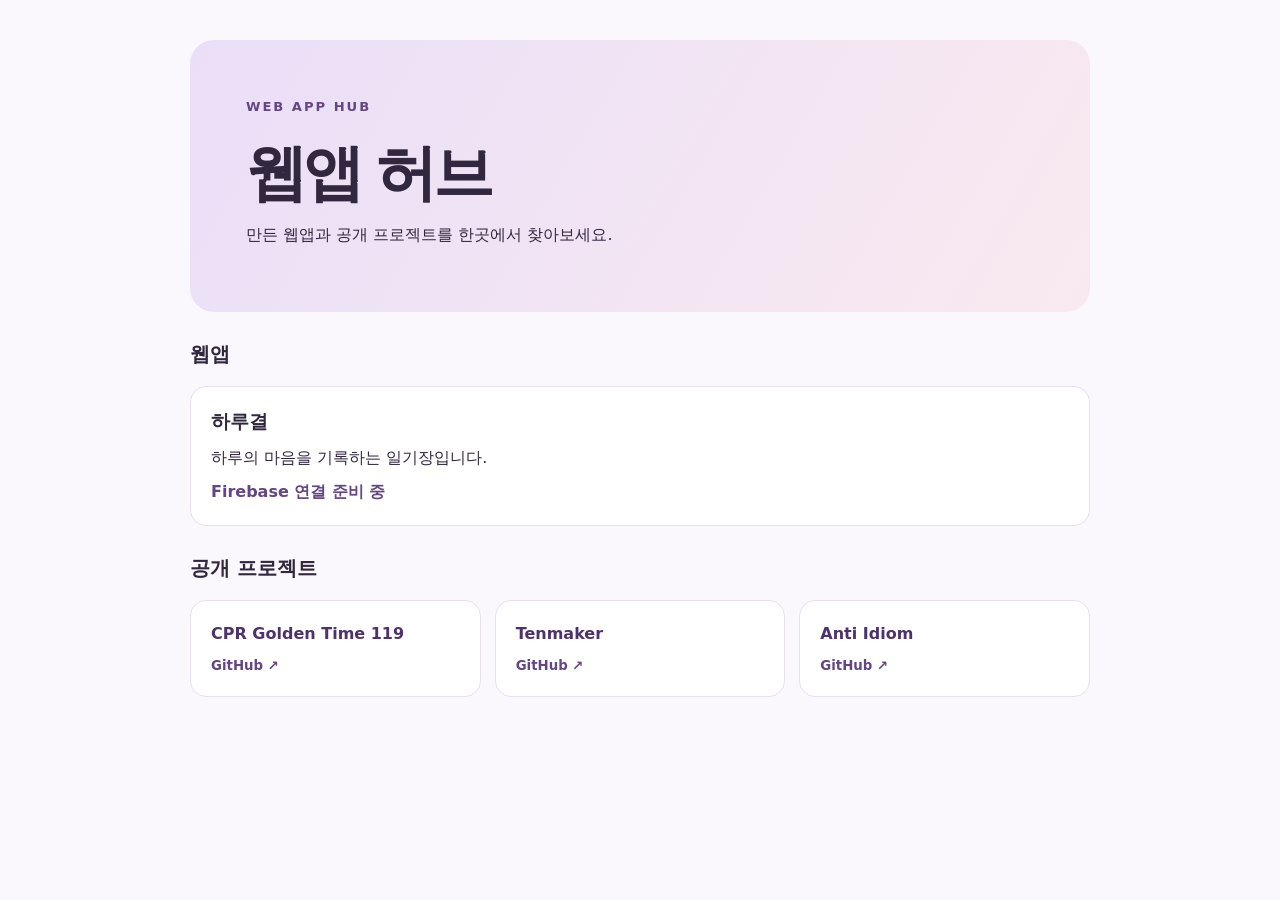
==== index.html @ ba09a207 "Create web app hub" ====
<!doctype html>
<html lang="ko">
<head>
  <meta charset="utf-8">
  <meta name="viewport" content="width=device-width, initial-scale=1">
  <meta http-equiv="Content-Security-Policy" content="default-src 'none'; style-src 'self'; base-uri 'none'; form-action 'none'">
  <title>웹앱 허브</title>
  <link rel="stylesheet" href="./style.css">
</head>
<body>
  <main>
    <header><p class="tag">WEB APP HUB</p><h1>웹앱 허브</h1><p>만든 웹앱과 공개 프로젝트를 한곳에서 찾아보세요.</p></header>
    <section aria-labelledby="apps">
      <h2 id="apps">웹앱</h2>
      <article class="diary"><h3>하루결</h3><p>하루의 마음을 기록하는 일기장입니다.</p><span>Firebase 연결 준비 중</span></article>
    </section>
    <section aria-labelledby="projects">
      <h2 id="projects">공개 프로젝트</h2>
      <div class="grid">
        <a href="https://github.com/ttoing9494-alt/cpr-golden-time-119">CPR Golden Time 119 <small>GitHub ↗</small></a>
        <a href="https://github.com/ttoing9494-alt/tenmaker">Tenmaker <small>GitHub ↗</small></a>
        <a href="https://github.com/ttoing9494-alt/anti-idiom">Anti Idiom <small>GitHub ↗</small></a>
      </div>
    </section>
  </main>
</body>
</html>
---- style.css ----
* { box-sizing: border-box; }
body { margin: 0; font: 16px/1.6 system-ui, "Malgun Gothic", sans-serif; color: #31283f; background: #faf8fc; }
main { width: min(900px, calc(100% - 36px)); margin: 40px auto; }
header { padding: clamp(24px, 6vw, 56px); border-radius: 24px; background: linear-gradient(120deg, #eadff8, #f9e9ef); }
h1 { margin: 0; font-size: clamp(2rem, 6vw, 3.8rem); letter-spacing: -.07em; }
h2 { font-size: 1.25rem; }
h3, p { margin: 0 0 8px; }
.tag, small, .diary span { color: #634683; font-weight: 700; }
.tag { font-size: .82rem; letter-spacing: .15em; }
section { margin-block: 26px; }
.grid { display: grid; grid-template-columns: repeat(auto-fit, minmax(min(100%, 230px), 1fr)); gap: 14px; }
.diary, .grid a { border: 1px solid #e8dfee; border-radius: 16px; background: #fff; padding: 20px; }
a { color: #4e326d; }
.grid a { display: flex; flex-direction: column; gap: 8px; text-decoration: none; font-weight: 700; }
.grid a:hover { background: #f2eafa; }
a:focus-visible { outline: 3px solid #634683; outline-offset: 3px; }
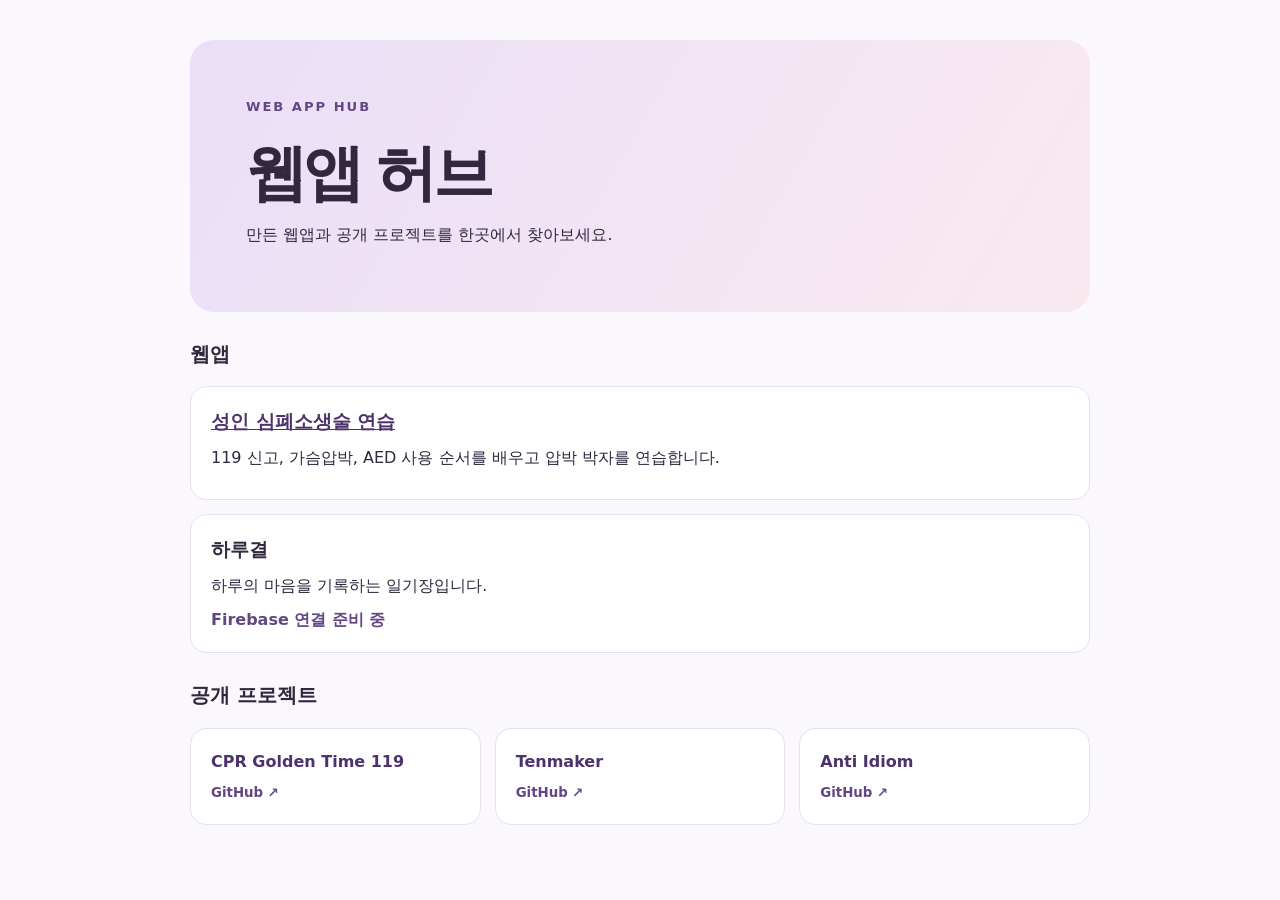
==== commit 1a1815fc: "Add adult CPR practice app" ====
--- a/index.html
+++ b/index.html
@@ -12,7 +12,7 @@
     <header><p class="tag">WEB APP HUB</p><h1>웹앱 허브</h1><p>만든 웹앱과 공개 프로젝트를 한곳에서 찾아보세요.</p></header>
     <section aria-labelledby="apps">
       <h2 id="apps">웹앱</h2>
-      <article class="diary"><h3>하루결</h3><p>하루의 마음을 기록하는 일기장입니다.</p><span>Firebase 연결 준비 중</span></article>
+      <article class="diary"><h3><a href="./cpr/">성인 심폐소생술 연습</a></h3><p>119 신고, 가슴압박, AED 사용 순서를 배우고 압박 박자를 연습합니다.</p></article><article class="diary"><h3>하루결</h3><p>하루의 마음을 기록하는 일기장입니다.</p><span>Firebase 연결 준비 중</span></article>
     </section>
     <section aria-labelledby="projects">
       <h2 id="projects">공개 프로젝트</h2>
--- a/style.css
+++ b/style.css
@@ -14,3 +14,8 @@
 .grid a { display: flex; flex-direction: column; gap: 8px; text-decoration: none; font-weight: 700; }
 .grid a:hover { background: #f2eafa; }
 a:focus-visible { outline: 3px solid #634683; outline-offset: 3px; }
+.diary + .diary { margin-top: 14px; }
+li + li { margin-top: 8px; }
+output { font-size: 2rem; font-weight: 750; font-variant-numeric: tabular-nums; }
+button { min-height: 44px; border: 0; border-radius: 10px; padding: 8px 16px; background: #634683; color: white; font: inherit; cursor: pointer; }
+button:focus-visible { outline: 3px solid #634683; outline-offset: 3px; }
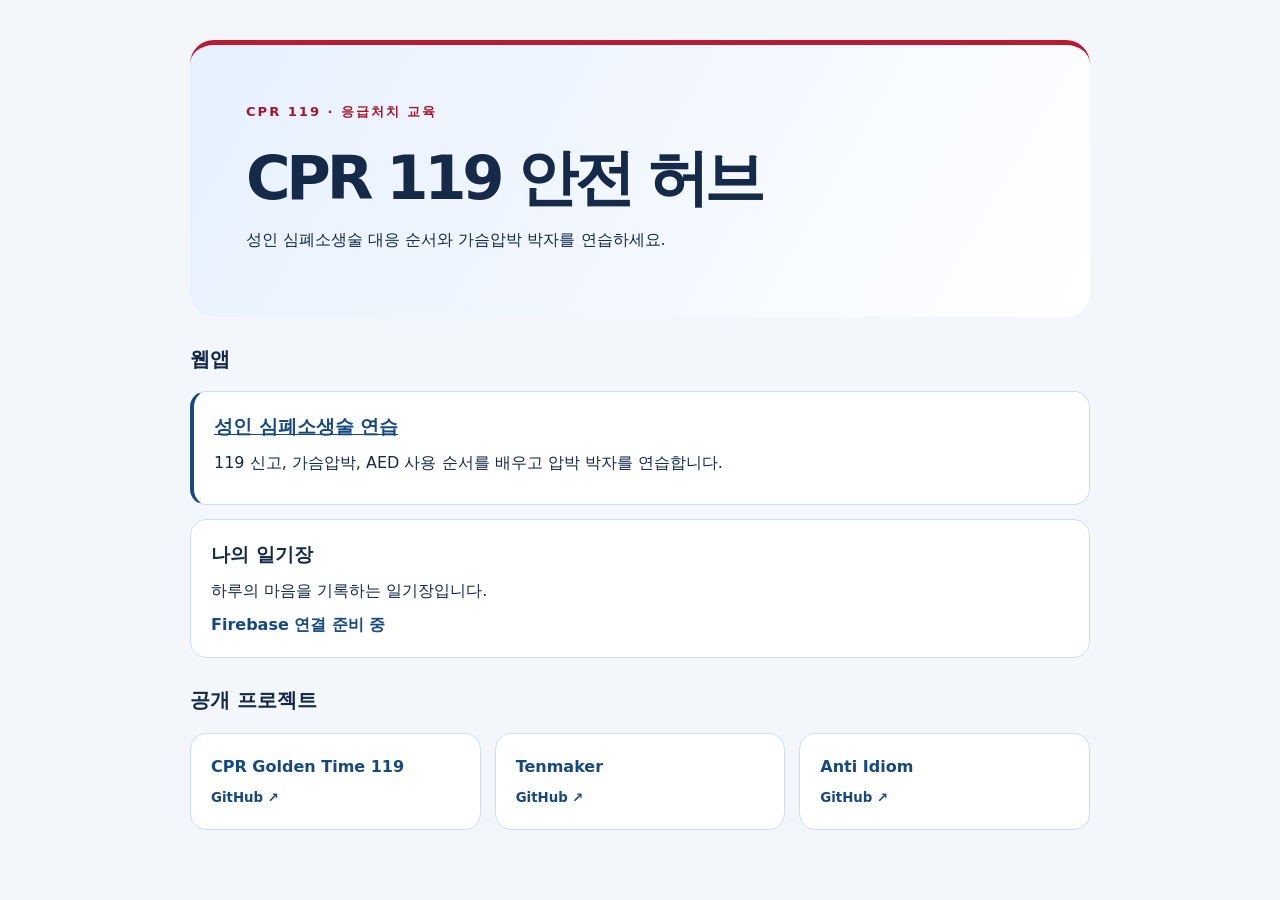
==== commit eaef2373: "Rebrand hub around CPR 119" ====
--- a/index.html
+++ b/index.html
@@ -4,15 +4,15 @@
   <meta charset="utf-8">
   <meta name="viewport" content="width=device-width, initial-scale=1">
   <meta http-equiv="Content-Security-Policy" content="default-src 'none'; style-src 'self'; base-uri 'none'; form-action 'none'">
-  <title>웹앱 허브</title>
+  <title>CPR 119 안전 허브</title>
   <link rel="stylesheet" href="./style.css">
 </head>
 <body>
   <main>
-    <header><p class="tag">WEB APP HUB</p><h1>웹앱 허브</h1><p>만든 웹앱과 공개 프로젝트를 한곳에서 찾아보세요.</p></header>
+    <header><p class="tag">CPR 119 · 응급처치 교육</p><h1>CPR 119 안전 허브</h1><p>성인 심폐소생술 대응 순서와 가슴압박 박자를 연습하세요.</p></header>
     <section aria-labelledby="apps">
       <h2 id="apps">웹앱</h2>
-      <article class="diary"><h3><a href="./cpr/">성인 심폐소생술 연습</a></h3><p>119 신고, 가슴압박, AED 사용 순서를 배우고 압박 박자를 연습합니다.</p></article><article class="diary"><h3>하루결</h3><p>하루의 마음을 기록하는 일기장입니다.</p><span>Firebase 연결 준비 중</span></article>
+      <article class="diary"><h3><a href="./cpr/">성인 심폐소생술 연습</a></h3><p>119 신고, 가슴압박, AED 사용 순서를 배우고 압박 박자를 연습합니다.</p></article><article class="diary"><h3>나의 일기장</h3><p>하루의 마음을 기록하는 일기장입니다.</p><span>Firebase 연결 준비 중</span></article>
     </section>
     <section aria-labelledby="projects">
       <h2 id="projects">공개 프로젝트</h2>
--- a/style.css
+++ b/style.css
@@ -1,21 +1,25 @@
 * { box-sizing: border-box; }
-body { margin: 0; font: 16px/1.6 system-ui, "Malgun Gothic", sans-serif; color: #31283f; background: #faf8fc; }
+body { margin: 0; font: 16px/1.6 system-ui, "Malgun Gothic", sans-serif; color: #142a48; background: #f3f7fc; }
 main { width: min(900px, calc(100% - 36px)); margin: 40px auto; }
-header { padding: clamp(24px, 6vw, 56px); border-radius: 24px; background: linear-gradient(120deg, #eadff8, #f9e9ef); }
+header { padding: clamp(24px, 6vw, 56px); border-radius: 24px; background: linear-gradient(120deg, #e6f0ff, #fff); }
 h1 { margin: 0; font-size: clamp(2rem, 6vw, 3.8rem); letter-spacing: -.07em; }
 h2 { font-size: 1.25rem; }
 h3, p { margin: 0 0 8px; }
-.tag, small, .diary span { color: #634683; font-weight: 700; }
+.tag, small, .diary span { color: #164982; font-weight: 700; }
 .tag { font-size: .82rem; letter-spacing: .15em; }
 section { margin-block: 26px; }
 .grid { display: grid; grid-template-columns: repeat(auto-fit, minmax(min(100%, 230px), 1fr)); gap: 14px; }
-.diary, .grid a { border: 1px solid #e8dfee; border-radius: 16px; background: #fff; padding: 20px; }
-a { color: #4e326d; }
+.diary, .grid a { border: 1px solid #cfdeef; border-radius: 16px; background: #fff; padding: 20px; }
+a { color: #164982; }
 .grid a { display: flex; flex-direction: column; gap: 8px; text-decoration: none; font-weight: 700; }
-.grid a:hover { background: #f2eafa; }
-a:focus-visible { outline: 3px solid #634683; outline-offset: 3px; }
+.grid a:hover { background: #eaf3ff; }
+a:focus-visible { outline: 3px solid #164982; outline-offset: 3px; }
 .diary + .diary { margin-top: 14px; }
 li + li { margin-top: 8px; }
 output { font-size: 2rem; font-weight: 750; font-variant-numeric: tabular-nums; }
-button { min-height: 44px; border: 0; border-radius: 10px; padding: 8px 16px; background: #634683; color: white; font: inherit; cursor: pointer; }
-button:focus-visible { outline: 3px solid #634683; outline-offset: 3px; }
+button { min-height: 44px; border: 0; border-radius: 10px; padding: 8px 16px; background: #164982; color: white; font: inherit; cursor: pointer; }
+button:focus-visible { outline: 3px solid #164982; outline-offset: 3px; }
+header { border-top: 5px solid #b91c32; }
+header .tag, header strong a { color: #a6152a; }
+.diary:first-of-type { border-left: 4px solid #164982; }
+button:hover { background: #103763; }
